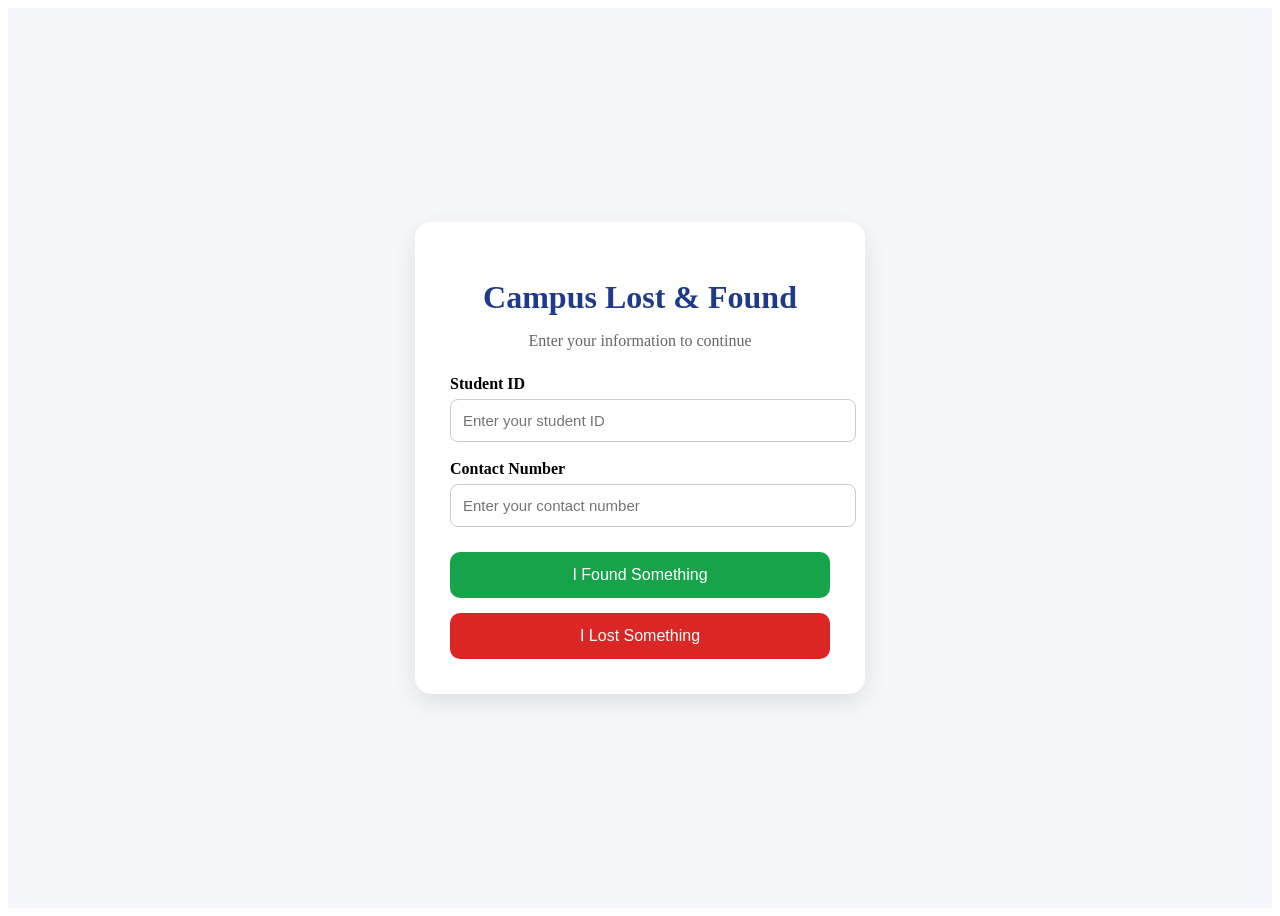
==== index.html @ 59309086 "Updated project structure Project structure was updated. Frontend was partially developed" ====
<!DOCTYPE html>
<html>
    <head>
    <meta charset="UTF-8">
    <meta name="viewport" content="width=device-width, initial-scale=1.0">
    <title>Campus Lost & Found</title>

    <!-- CSS File -->
    <link rel="stylesheet" href="css/style.css">
    
</head>

    <body>
        <!-- Login Page -->
<div id="loginPage" class="page">
    <div class="login-container">

        <h1>Campus Lost & Found</h1>
        <p>Enter your information to continue</p>

        <div class="input-group">
            <label for="studentId">Student ID</label>
            <input 
                type="text" 
                id="studentId" 
                placeholder="Enter your student ID"
            >
        </div>

        <div class="input-group">
            <label for="contactNumber">Contact Number</label>
            <input 
                type="tel" 
                id="contactNumber" 
                placeholder="Enter your contact number"
            >
        </div>

        <div class="action-buttons">
            <button class="found-btn" onclick="handleLogin('found')">
                I Found Something
            </button>

            <button class="lost-btn" onclick="handleLogin('lost')">
                I Lost Something
            </button>
        </div>
    </div>
</div>

<!-- Found Item Page -->
<div id="foundItemPage" class="page">

    <div class="form-container">

        <h1>Report Found Item</h1>
        <p>Provide details about the item you found</p>


        <!-- Item Name -->
        <div class="input-group">
            <label for="foundItemName">Item Name</label>
            <input 
                type="text" 
                id="foundItemName"
                placeholder="Example: Wallet, Phone, Bag"
            >
        </div>


        <!-- Location -->
        <div class="input-group">
            <label for="foundLocation">Location</label>
            <input 
                type="text" 
                id="foundLocation"
                placeholder="Where did you find it?"
            >
        </div>


        <!-- Feature 1 -->
        <div class="feature-section">

            <label>Feature 1</label>

            <div class="feature-row">
                <select id="feature1Name">
                    <option value="">Select Property</option>
                    <option value="Color">Color</option>
                    <option value="Logo">Logo</option>
                    <option value="Size">Size</option>
                    <option value="Company">Company</option>
                    <option value="Material">Material</option>
                    <option value="Model">Model</option>
                </select>

                <input 
                    type="text"
                    id="feature1Value"
                    placeholder="Enter value"
                >
            </div>

        </div>



        <!-- Feature 2 -->
        <div class="feature-section">

            <label>Feature 2</label>

            <div class="feature-row">
                <select id="feature2Name">
                    <option value="">Select Property</option>
                    <option value="Color">Color</option>
                    <option value="Logo">Logo</option>
                    <option value="Size">Size</option>
                    <option value="Company">Company</option>
                    <option value="Material">Material</option>
                    <option value="Model">Model</option>
                </select>

                <input 
                    type="text"
                    id="feature2Value"
                    placeholder="Enter value"
                >
            </div>

        </div>



        <!-- Feature 3 -->
        <div class="feature-section">

            <label>Feature 3</label>

            <div class="feature-row">
                <select id="feature3Name">
                    <option value="">Select Property</option>
                    <option value="Color">Color</option>
                    <option value="Logo">Logo</option>
                    <option value="Size">Size</option>
                    <option value="Company">Company</option>
                    <option value="Material">Material</option>
                    <option value="Model">Model</option>
                </select>

                <input 
                    type="text"
                    id="feature3Value"
                    placeholder="Enter value"
                >
            </div>

        </div>



        <!-- Submit -->
        <button class="submit-btn" onclick="submitFoundItem()">
            Submit Found Item
        </button>


    </div>

</div>


<!-- Feed Page -->
<div id="feedPage" class="page">

    <div class="feed-container">

        <h1>Found Items Feed</h1>


        <ul class="item-list">

            <!-- Item 1 -->
            <li class="item-card">

                <h2>Black Wallet</h2>

                <p>
                    <strong>Location:</strong> Cafeteria
                </p>

                <button onclick="showItemDetails(1)">
                    Claim
                </button>

                <div id="itemDetails1" class="item-details">
                    <ul>
                        <li>Color: Black</li>
                        <li>Company: LeatherCraft</li>
                        <li>Logo: Silver mark</li>
                        <li>Size: Medium</li>
                        <li>Material: Leather</li>
                    </ul>
                </div>

            </li>



            <!-- Item 2 -->
            <li class="item-card">

                <h2>Blue Backpack</h2>

                <p>
                    <strong>Location:</strong> Library Building
                </p>

                <button onclick="showItemDetails(2)">
                    Claim
                </button>

                <div id="itemDetails2" class="item-details">

                    <ul>
                        <li>Color: Blue</li>
                        <li>Company: American Tourister</li>
                        <li>Logo: White logo</li>
                        <li>Size: Large</li>
                        <li>Material: Polyester</li>
                    </ul>

                </div>

            </li>



            <!-- Item 3 -->
            <li class="item-card">

                <h2>Smartphone</h2>

                <p>
                    <strong>Location:</strong> Engineering Lab
                </p>

                <button onclick="showItemDetails(3)">
                    Claim
                </button>


                <div id="itemDetails3" class="item-details">

                    <ul>
                        <li>Color: Midnight Black</li>
                        <li>Company: Samsung</li>
                        <li>Model: Galaxy S Series</li>
                        <li>Size: 6.5 inch</li>
                        <li>Logo: Samsung</li>
                    </ul>

                </div>

            </li>


        </ul>

    </div>

</div>

    <script src="js/app.js"></script>

    </body>
</html>
---- css/style.css ----
/* Login Page */

.page {
    display: none;
    min-height: 100vh;
}

#loginPage {
    display: flex;
    justify-content: center;
    align-items: center;
    background: #f5f7fb;
}

.login-container {
    width: 380px;
    background: white;
    padding: 35px;
    border-radius: 16px;
    box-shadow: 0 8px 25px rgba(0,0,0,0.1);
    text-align: center;
}

.login-container h1 {
    margin-bottom: 10px;
    color: #1e3a8a;
}

.login-container p {
    color: #666;
    margin-bottom: 25px;
}

.input-group {
    text-align: left;
    margin-bottom: 18px;
}

.input-group label {
    display: block;
    margin-bottom: 6px;
    font-weight: 600;
}

.input-group input {
    width: 100%;
    padding: 12px;
    border: 1px solid #ccc;
    border-radius: 8px;
    font-size: 15px;
}

.action-buttons {
    display: flex;
    flex-direction: column;
    gap: 15px;
    margin-top: 25px;
}

.action-buttons button {
    padding: 14px;
    border: none;
    border-radius: 10px;
    font-size: 16px;
    cursor: pointer;
    transition: 0.3s;
}

.found-btn {
    background: #16a34a;
    color: white;
}

.found-btn:hover {
    background: #15803d;
}

.lost-btn {
    background: #dc2626;
    color: white;
}

.lost-btn:hover {
    background: #b91c1c;
}

/* Common Form Style */

.form-container {
    width: 450px;
    background: white;
    padding: 35px;
    border-radius: 16px;
    box-shadow: 0 8px 25px rgba(0,0,0,0.1);
    margin: auto;
}

.form-container h1 {
    text-align: center;
    color: #1e3a8a;
}

.form-container p {
    text-align: center;
    color: #666;
    margin-bottom: 25px;
}


.feature-section {
    margin-bottom: 18px;
}


.feature-section label {
    display: block;
    font-weight: 600;
    margin-bottom: 8px;
}


.feature-row {
    display: flex;
    gap: 10px;
}


.feature-row select {
    width: 45%;
    padding: 11px;
    border-radius: 8px;
    border: 1px solid #ccc;
}


.feature-row input {
    width: 55%;
    padding: 11px;
    border-radius: 8px;
    border: 1px solid #ccc;
}


.submit-btn {
    width: 100%;
    padding: 14px;
    background: #2563eb;
    color: white;
    border: none;
    border-radius: 10px;
    font-size: 16px;
    cursor: pointer;
}

.submit-btn:hover {
    background: #1d4ed8;
}

/* Feed Page */

.feed-container {

    width: 600px;
    margin: auto;

}


.item-list {

    list-style-type: none;
    padding: 0;

}


.item-card {

    background: white;
    padding: 20px;
    margin-bottom: 20px;
    border-radius: 12px;

    box-shadow: 0 5px 15px rgba(0,0,0,0.1);

}


.item-card h2 {

    color: #1e3a8a;

}


.item-card button {

    background: #2563eb;
    color: white;

    border: none;
    padding: 10px 20px;

    border-radius: 8px;
    cursor: pointer;

}


.item-details {

    display: none;
    margin-top: 15px;

    background: #f3f4f6;
    padding: 15px;
    border-radius: 8px;

}


.item-details ul {

    padding-left: 20px;

}
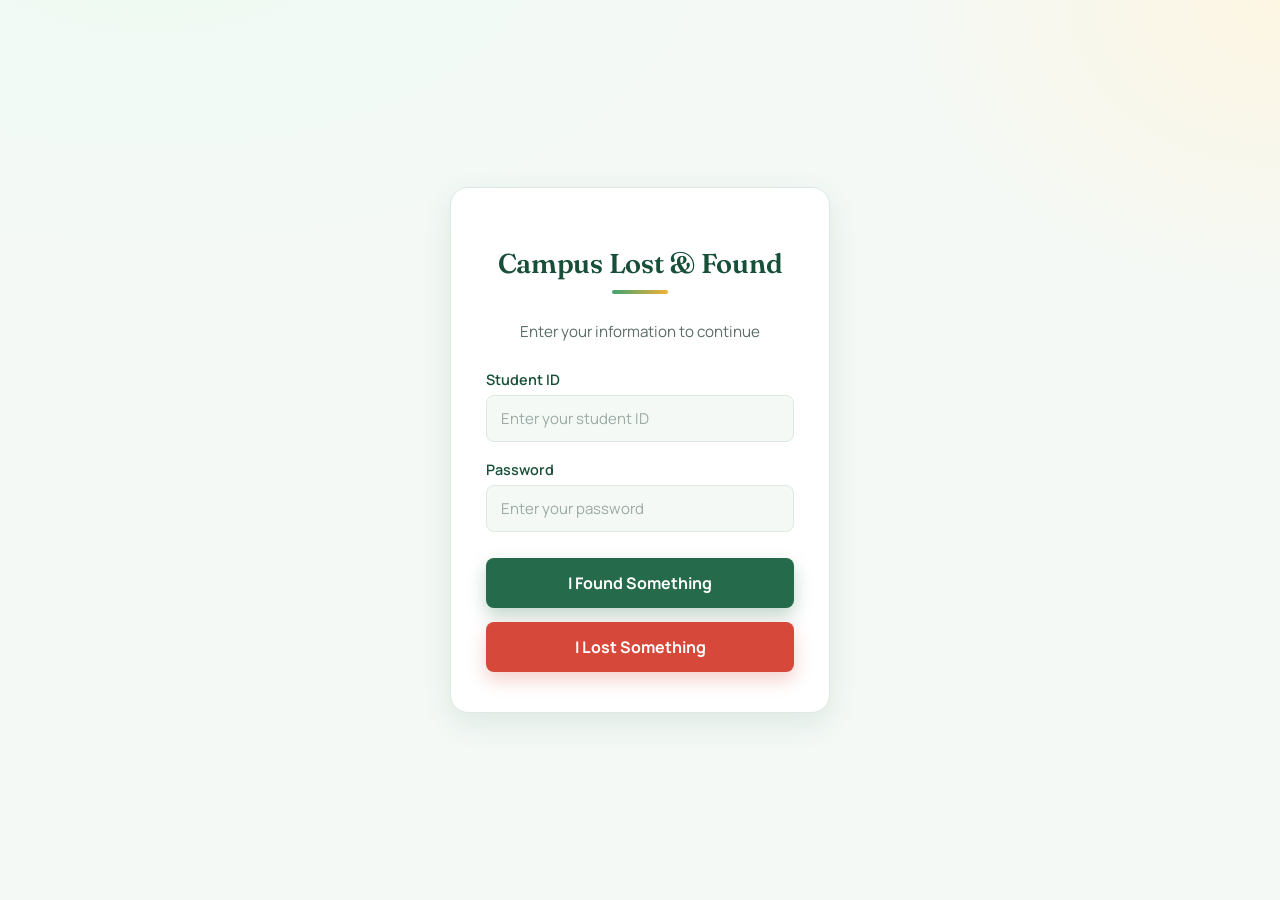
==== commit 220f7768: "Update index.html" ====
--- a/index.html
+++ b/index.html
@@ -28,11 +28,11 @@
         </div>
 
         <div class="input-group">
-            <label for="contactNumber">Contact Number</label>
-            <input 
-                type="tel" 
-                id="contactNumber" 
-                placeholder="Enter your contact number"
+            <label for="password">Password</label>
+            <input 
+                type="password" 
+                id="password" 
+                placeholder="Enter your password"
             >
         </div>
 
@@ -78,6 +78,17 @@
             >
         </div>
 
+
+        <!-- Contact -->
+        <div class="input-group">
+            <label for="foundContact">Contact Number</label>
+            <input 
+                type="tel" 
+                id="foundContact"
+                placeholder="A number the owner can reach you on"
+            >
+        </div>
+ 
 
         <!-- Feature 1 -->
         <div class="feature-section">
@@ -176,103 +187,148 @@
 
     <div class="feed-container">
 
-        <h1>Found Items Feed</h1>
-
-
-        <ul class="item-list">
-
-            <!-- Item 1 -->
-            <li class="item-card">
-
-                <h2>Black Wallet</h2>
-
-                <p>
-                    <strong>Location:</strong> Cafeteria
-                </p>
-
-                <button onclick="showItemDetails(1)">
-                    Claim
-                </button>
-
-                <div id="itemDetails1" class="item-details">
-                    <ul>
-                        <li>Color: Black</li>
-                        <li>Company: LeatherCraft</li>
-                        <li>Logo: Silver mark</li>
-                        <li>Size: Medium</li>
-                        <li>Material: Leather</li>
-                    </ul>
-                </div>
-
-            </li>
-
-
-
-            <!-- Item 2 -->
-            <li class="item-card">
-
-                <h2>Blue Backpack</h2>
-
-                <p>
-                    <strong>Location:</strong> Library Building
-                </p>
-
-                <button onclick="showItemDetails(2)">
-                    Claim
-                </button>
-
-                <div id="itemDetails2" class="item-details">
-
-                    <ul>
-                        <li>Color: Blue</li>
-                        <li>Company: American Tourister</li>
-                        <li>Logo: White logo</li>
-                        <li>Size: Large</li>
-                        <li>Material: Polyester</li>
-                    </ul>
-
-                </div>
-
-            </li>
-
-
-
-            <!-- Item 3 -->
-            <li class="item-card">
-
-                <h2>Smartphone</h2>
-
-                <p>
-                    <strong>Location:</strong> Engineering Lab
-                </p>
-
-                <button onclick="showItemDetails(3)">
-                    Claim
-                </button>
-
-
-                <div id="itemDetails3" class="item-details">
-
-                    <ul>
-                        <li>Color: Midnight Black</li>
-                        <li>Company: Samsung</li>
-                        <li>Model: Galaxy S Series</li>
-                        <li>Size: 6.5 inch</li>
-                        <li>Logo: Samsung</li>
-                    </ul>
-
-                </div>
-
-            </li>
-
-
+        <h1 id="feedHeading">Found Items Feed</h1>
+
+        <ul class="item-list" id="itemList">
+            <!-- Items are loaded here from the JSON server -->
         </ul>
 
     </div>
 
 </div>
 
-    <script src="js/app.js"></script>
+
+
+
+<!-- Claim Verification Popup -->
+
+<div id="claimPopup" class="popup">
+
+    <div class="popup-content">
+
+        <span class="close-btn" onclick="closeClaimPopup()">
+            ×
+        </span>
+
+
+        <h2>Claim Item Verification</h2>
+
+
+        <div class="input-group">
+
+            <label>Item Name</label>
+
+            <input 
+                type="text" 
+                id="claimItemName"
+                readonly
+            >
+
+        </div>
+
+
+
+        <div class="input-group">
+
+            <label>Location</label>
+
+            <input 
+                type="text"
+                id="claimLocation"
+                readonly
+            >
+
+        </div>
+
+
+
+        <h3>Verify Item Features</h3>
+
+
+        <div id="featureQuestions">
+
+            <!-- Features will be generated here -->
+
+        </div>
+
+
+
+        <button 
+            class="submit-btn"
+            onclick="verifyClaim()">
+
+            Verify
+
+        </button>
+
+
+    </div>
+
+</div>
+
+
+<!-- Respond Popup (Found flow) -->
+
+<div id="respondPopup" class="popup">
+
+    <div class="popup-content">
+
+        <span class="close-btn" onclick="closeRespondPopup()">
+            ×
+        </span>
+
+
+        <h2>Item Details</h2>
+
+
+        <div class="input-group">
+
+            <label>Item Name</label>
+
+            <input 
+                type="text" 
+                id="respondItemName"
+                readonly
+            >
+
+        </div>
+
+
+
+        <div class="input-group">
+
+            <label>Location</label>
+
+            <input 
+                type="text"
+                id="respondLocation"
+                readonly
+            >
+
+        </div>
+
+
+
+        <h3>Features</h3>
+
+        <ul id="respondFeatureList"></ul>
+
+
+
+        <div class="contact-info">
+
+            <p>Contact number of the person who reported losing this item:</p>
+
+            <p><strong id="respondContactNumber"></strong></p>
+
+        </div>
+
+
+    </div>
+
+</div>
+
+    <script type="module" src="js/app.js"></script>
 
     </body>
-</html>+</html>
--- a/css/style.css
+++ b/css/style.css
@@ -1,226 +1,703 @@
-/* Login Page */
-
-.page {
-    display: none;
-    min-height: 100vh;
-}
-
-#loginPage {
-    display: flex;
-    justify-content: center;
-    align-items: center;
-    background: #f5f7fb;
-}
-
-.login-container {
-    width: 380px;
-    background: white;
-    padding: 35px;
-    border-radius: 16px;
-    box-shadow: 0 8px 25px rgba(0,0,0,0.1);
-    text-align: center;
-}
-
-.login-container h1 {
-    margin-bottom: 10px;
-    color: #1e3a8a;
-}
-
-.login-container p {
-    color: #666;
-    margin-bottom: 25px;
-}
-
-.input-group {
-    text-align: left;
-    margin-bottom: 18px;
-}
-
-.input-group label {
-    display: block;
-    margin-bottom: 6px;
-    font-weight: 600;
-}
-
-.input-group input {
-    width: 100%;
-    padding: 12px;
-    border: 1px solid #ccc;
-    border-radius: 8px;
-    font-size: 15px;
-}
-
-.action-buttons {
-    display: flex;
-    flex-direction: column;
-    gap: 15px;
-    margin-top: 25px;
-}
-
-.action-buttons button {
-    padding: 14px;
-    border: none;
-    border-radius: 10px;
-    font-size: 16px;
-    cursor: pointer;
-    transition: 0.3s;
-}
-
-.found-btn {
-    background: #16a34a;
-    color: white;
-}
-
-.found-btn:hover {
-    background: #15803d;
-}
-
-.lost-btn {
-    background: #dc2626;
-    color: white;
-}
-
-.lost-btn:hover {
-    background: #b91c1c;
-}
-
-/* Common Form Style */
-
-.form-container {
-    width: 450px;
-    background: white;
-    padding: 35px;
-    border-radius: 16px;
-    box-shadow: 0 8px 25px rgba(0,0,0,0.1);
-    margin: auto;
-}
-
-.form-container h1 {
-    text-align: center;
-    color: #1e3a8a;
-}
-
-.form-container p {
-    text-align: center;
-    color: #666;
-    margin-bottom: 25px;
-}
-
-
-.feature-section {
-    margin-bottom: 18px;
-}
-
-
-.feature-section label {
-    display: block;
-    font-weight: 600;
-    margin-bottom: 8px;
-}
-
-
-.feature-row {
-    display: flex;
-    gap: 10px;
-}
-
-
-.feature-row select {
-    width: 45%;
-    padding: 11px;
-    border-radius: 8px;
-    border: 1px solid #ccc;
-}
-
-
-.feature-row input {
-    width: 55%;
-    padding: 11px;
-    border-radius: 8px;
-    border: 1px solid #ccc;
-}
-
-
-.submit-btn {
-    width: 100%;
-    padding: 14px;
-    background: #2563eb;
-    color: white;
-    border: none;
-    border-radius: 10px;
-    font-size: 16px;
-    cursor: pointer;
-}
-
-.submit-btn:hover {
-    background: #1d4ed8;
-}
-
-/* Feed Page */
-
-.feed-container {
-
-    width: 600px;
-    margin: auto;
-
-}
-
-
-.item-list {
-
-    list-style-type: none;
-    padding: 0;
-
-}
-
-
-.item-card {
-
-    background: white;
-    padding: 20px;
-    margin-bottom: 20px;
-    border-radius: 12px;
-
-    box-shadow: 0 5px 15px rgba(0,0,0,0.1);
-
-}
-
-
-.item-card h2 {
-
-    color: #1e3a8a;
-
-}
-
-
-.item-card button {
-
-    background: #2563eb;
-    color: white;
-
-    border: none;
-    padding: 10px 20px;
-
-    border-radius: 8px;
-    cursor: pointer;
-
-}
-
-
-.item-details {
-
-    display: none;
-    margin-top: 15px;
-
-    background: #f3f4f6;
-    padding: 15px;
-    border-radius: 8px;
-
-}
-
-
-.item-details ul {
-
-    padding-left: 20px;
-
+/* =========================================================
+   Campus Lost & Found — stylesheet
+   Palette: campus green + sunlit gold, on a bright mint-paper base
+   Type: Fraunces (headings) + Manrope (UI / body)
+   ========================================================= */
+
+@import url('https://fonts.googleapis.com/css2?family=Fraunces:opsz,wght@9..144,500;9..144,600;9..144,700&family=Manrope:wght@400;500;600;700;800&display=swap');
+
+:root {
+
+    /* Color */
+    --color-bg: #F4F9F6;
+    --color-bg-soft: #E9F3EC;
+    --color-surface: #FFFFFF;
+
+    --color-primary: #256B4B;
+    --color-primary-light: #3FA372;
+    --color-primary-dark: #184F38;
+
+    --color-accent: #F2B134;
+    --color-accent-soft: #FCE8B8;
+
+    --color-lost: #D6493A;
+    --color-lost-dark: #B93A2D;
+    --color-lost-soft: #F8DAD5;
+
+    --color-ink: #1E2A26;
+    --color-muted: #5C6D66;
+    --color-border: #DCEAE1;
+
+    --color-success-bg: #DFF5E6;
+    --color-success-text: #1C6B41;
+    --color-error-bg: #FBE2DE;
+    --color-error-text: #96311F;
+
+    /* Type */
+    --font-heading: "Fraunces", Georgia, serif;
+    --font-body: "Manrope", -apple-system, BlinkMacSystemFont, "Segoe UI", sans-serif;
+
+    /* Shape & motion */
+    --radius-lg: 18px;
+    --radius-md: 12px;
+    --radius-sm: 8px;
+    --shadow-soft: 0 10px 30px rgba(30, 90, 64, 0.10);
+    --shadow-lift: 0 14px 34px rgba(30, 90, 64, 0.16);
+    --ease: cubic-bezier(0.22, 1, 0.36, 1);
+}
+
+* {
+    box-sizing: border-box;
+}
+
+html, body {
+    margin: 0;
+    padding: 0;
+}
+
+body {
+    font-family: var(--font-body);
+    color: var(--color-ink);
+    background:
+        radial-gradient(1100px 620px at 12% -8%, #EFFBF3 0%, transparent 55%),
+        radial-gradient(900px 700px at 100% 0%, #FDF6E3 0%, transparent 45%),
+        var(--color-bg);
+    background-attachment: fixed;
+    -webkit-font-smoothing: antialiased;
+}
+
+h1, h2, h3 {
+    font-family: var(--font-heading);
+    font-weight: 600;
+    color: var(--color-primary-dark);
+    letter-spacing: -0.01em;
+}
+
+@media (prefers-reduced-motion: reduce) {
+    *, *::before, *::after {
+        animation-duration: 0.001ms !important;
+        transition-duration: 0.001ms !important;
+    }
+}
+
+/* Focus visibility (accessibility floor) */
+a:focus-visible,
+button:focus-visible,
+input:focus-visible,
+select:focus-visible {
+    outline: 3px solid var(--color-accent);
+    outline-offset: 2px;
+}
+
+
+/* =========================================================
+   Shared animations
+   ========================================================= */
+
+@keyframes riseIn {
+    from { opacity: 0; transform: translateY(14px); }
+    to   { opacity: 1; transform: translateY(0); }
+}
+
+@keyframes popupFade {
+    from { opacity: 0; }
+    to   { opacity: 1; }
+}
+
+@keyframes popupScaleIn {
+    from { opacity: 0; transform: translateY(10px) scale(0.96); }
+    to   { opacity: 1; transform: translateY(0) scale(1); }
+}
+
+
+/* =========================================================
+   Page shell
+   ========================================================= */
+
+.page {
+    display: none;
+    min-height: 100vh;
+    padding: 40px 20px;
+}
+
+#loginPage {
+    display: flex;
+    justify-content: center;
+    align-items: center;
+    font-family: var(--font-body);
+}
+
+
+/* =========================================================
+   Login Page
+   ========================================================= */
+
+.login-container {
+    width: 100%;
+    max-width: 380px;
+    background: var(--color-surface);
+    padding: 40px 35px;
+    border-radius: var(--radius-lg);
+    box-shadow: var(--shadow-soft);
+    text-align: center;
+    border: 1px solid var(--color-border);
+    animation: riseIn 0.5s var(--ease);
+}
+
+.login-container h1 {
+    margin-bottom: 12px;
+    font-size: 1.7rem;
+    position: relative;
+    display: inline-block;
+}
+
+.login-container h1::after {
+    content: "";
+    display: block;
+    width: 56px;
+    height: 4px;
+    margin: 10px auto 0;
+    border-radius: 4px;
+    background: linear-gradient(90deg, var(--color-primary-light), var(--color-accent));
+}
+
+.login-container p {
+    color: var(--color-muted);
+    margin-bottom: 28px;
+    font-size: 0.95rem;
+}
+
+.input-group {
+    text-align: left;
+    margin-bottom: 18px;
+}
+
+.input-group label {
+    display: block;
+    margin-bottom: 6px;
+    font-weight: 600;
+    font-size: 0.9rem;
+    color: var(--color-primary-dark);
+}
+
+.input-group input {
+    width: 100%;
+    padding: 12px 14px;
+    border: 1.5px solid var(--color-border);
+    border-radius: var(--radius-sm);
+    font-size: 15px;
+    font-family: var(--font-body);
+    color: var(--color-ink);
+    background: var(--color-bg);
+    transition: border-color 0.2s var(--ease), box-shadow 0.2s var(--ease), background 0.2s var(--ease);
+}
+
+.input-group input::placeholder {
+    color: #9CAAA5;
+}
+
+.input-group input:focus {
+    outline: none;
+    border-color: var(--color-primary-light);
+    background: var(--color-surface);
+    box-shadow: 0 0 0 4px rgba(63, 163, 114, 0.15);
+}
+
+.input-group input[readonly] {
+    background: var(--color-bg-soft);
+    color: var(--color-muted);
+}
+
+.action-buttons {
+    display: flex;
+    flex-direction: column;
+    gap: 14px;
+    margin-top: 26px;
+}
+
+.action-buttons button {
+    padding: 14px;
+    border: none;
+    border-radius: var(--radius-sm);
+    font-size: 16px;
+    font-family: var(--font-body);
+    font-weight: 700;
+    cursor: pointer;
+    transition: transform 0.2s var(--ease), box-shadow 0.2s var(--ease), background 0.2s var(--ease);
+}
+
+.action-buttons button:hover {
+    transform: translateY(-2px);
+}
+
+.action-buttons button:active {
+    transform: translateY(0);
+}
+
+.found-btn {
+    background: var(--color-primary);
+    color: white;
+    box-shadow: 0 8px 18px rgba(37, 107, 75, 0.28);
+}
+
+.found-btn:hover {
+    background: var(--color-primary-dark);
+    box-shadow: 0 10px 22px rgba(37, 107, 75, 0.36);
+}
+
+.lost-btn {
+    background: var(--color-lost);
+    color: white;
+    box-shadow: 0 8px 18px rgba(214, 73, 58, 0.26);
+}
+
+.lost-btn:hover {
+    background: var(--color-lost-dark);
+    box-shadow: 0 10px 22px rgba(214, 73, 58, 0.34);
+}
+
+
+/* =========================================================
+   Common Form Style (Found Item page + shared)
+   ========================================================= */
+
+.form-container {
+    width: 100%;
+    max-width: 460px;
+    background: var(--color-surface);
+    padding: 38px 35px;
+    border-radius: var(--radius-lg);
+    box-shadow: var(--shadow-soft);
+    margin: auto;
+    border: 1px solid var(--color-border);
+    animation: riseIn 0.5s var(--ease);
+}
+
+.form-container h1 {
+    text-align: center;
+    font-size: 1.6rem;
+    position: relative;
+}
+
+.form-container h1::after {
+    content: "";
+    display: block;
+    width: 56px;
+    height: 4px;
+    margin: 10px auto 0;
+    border-radius: 4px;
+    background: linear-gradient(90deg, var(--color-primary-light), var(--color-accent));
+}
+
+.form-container p {
+    text-align: center;
+    color: var(--color-muted);
+    margin-bottom: 28px;
+    font-size: 0.95rem;
+}
+
+
+.feature-section {
+    margin-bottom: 18px;
+}
+
+
+.feature-section label {
+    display: block;
+    font-weight: 600;
+    margin-bottom: 8px;
+    font-size: 0.9rem;
+    color: var(--color-primary-dark);
+}
+
+
+.feature-row {
+    display: flex;
+    gap: 10px;
+}
+
+
+.feature-row select {
+    width: 45%;
+    padding: 11px;
+    border-radius: var(--radius-sm);
+    border: 1.5px solid var(--color-border);
+    font-family: var(--font-body);
+    background: var(--color-bg);
+    color: var(--color-ink);
+    transition: border-color 0.2s var(--ease);
+}
+
+.feature-row select:focus {
+    outline: none;
+    border-color: var(--color-primary-light);
+}
+
+
+.feature-row input {
+    width: 55%;
+    padding: 11px 14px;
+    border-radius: var(--radius-sm);
+    border: 1.5px solid var(--color-border);
+    font-family: var(--font-body);
+    background: var(--color-bg);
+    color: var(--color-ink);
+    transition: border-color 0.2s var(--ease), box-shadow 0.2s var(--ease);
+}
+
+.feature-row input:focus {
+    outline: none;
+    border-color: var(--color-primary-light);
+    box-shadow: 0 0 0 4px rgba(63, 163, 114, 0.15);
+}
+
+
+.submit-btn {
+    width: 100%;
+    padding: 14px;
+    background: var(--color-primary);
+    color: white;
+    border: none;
+    border-radius: var(--radius-sm);
+    font-size: 16px;
+    font-family: var(--font-body);
+    font-weight: 700;
+    cursor: pointer;
+    box-shadow: 0 8px 18px rgba(37, 107, 75, 0.24);
+    transition: background 0.2s var(--ease), transform 0.2s var(--ease), box-shadow 0.2s var(--ease);
+}
+
+.submit-btn:hover {
+    background: var(--color-primary-dark);
+    transform: translateY(-2px);
+    box-shadow: 0 10px 22px rgba(37, 107, 75, 0.32);
+}
+
+.submit-btn:active {
+    transform: translateY(0);
+}
+
+/* =========================================================
+   Feed Page
+   ========================================================= */
+
+.feed-container {
+    width: 100%;
+    max-width: 640px;
+    margin: auto;
+    animation: riseIn 0.5s var(--ease);
+}
+
+.feed-container h1 {
+    text-align: center;
+    font-size: 1.7rem;
+    position: relative;
+    margin-bottom: 40px;
+}
+
+.feed-container h1::after {
+    content: "";
+    display: block;
+    width: 56px;
+    height: 4px;
+    margin: 12px auto 0;
+    border-radius: 4px;
+    background: linear-gradient(90deg, var(--color-primary-light), var(--color-accent));
+}
+
+
+.item-list {
+    list-style-type: none;
+    padding: 0;
+    margin: 0;
+}
+
+
+.item-card {
+    background: var(--color-surface);
+    padding: 22px 24px;
+    margin-bottom: 18px;
+    border-radius: var(--radius-md);
+    border: 1px solid var(--color-border);
+    border-left: 4px solid var(--color-primary-light);
+    box-shadow: var(--shadow-soft);
+    transition: transform 0.25s var(--ease), box-shadow 0.25s var(--ease);
+}
+
+.item-card:hover {
+    transform: translateY(-3px);
+    box-shadow: var(--shadow-lift);
+}
+
+
+.item-card h2 {
+    color: var(--color-primary-dark);
+    font-size: 1.2rem;
+    margin: 0 0 8px;
+}
+
+.item-card p {
+    color: var(--color-muted);
+    margin: 0 0 14px;
+    font-size: 0.95rem;
+}
+
+.item-card p strong {
+    color: var(--color-ink);
+}
+
+
+.item-card button {
+    background: var(--color-primary);
+    color: white;
+    border: none;
+    padding: 10px 22px;
+    border-radius: var(--radius-sm);
+    cursor: pointer;
+    font-family: var(--font-body);
+    font-weight: 700;
+    transition: background 0.2s var(--ease), transform 0.2s var(--ease);
+}
+
+.item-card button:hover {
+    background: var(--color-primary-dark);
+    transform: translateY(-2px);
+}
+
+
+.item-details {
+    display: none;
+    margin-top: 15px;
+    background: var(--color-bg-soft);
+    padding: 16px 18px;
+    border-radius: var(--radius-sm);
+}
+
+
+.item-details ul {
+    padding-left: 20px;
+    margin: 0;
+    color: var(--color-ink);
+}
+
+.item-details li {
+    margin-bottom: 4px;
+}
+
+
+/* =========================================================
+   Popups (Claim + Respond)
+   ========================================================= */
+
+.popup {
+    display: none;
+    position: fixed;
+    top: 0;
+    left: 0;
+    width: 100%;
+    height: 100%;
+    background: rgba(20, 40, 32, 0.45);
+    justify-content: center;
+    align-items: center;
+    padding: 20px;
+    animation: popupFade 0.25s var(--ease);
+}
+
+
+.popup-content {
+    background: var(--color-surface);
+    width: 100%;
+    max-width: 450px;
+    max-height: 88vh;
+    overflow-y: auto;
+    padding: 32px;
+    border-radius: var(--radius-lg);
+    position: relative;
+    box-shadow: 0 24px 60px rgba(20, 40, 32, 0.28);
+    animation: popupScaleIn 0.3s var(--ease);
+}
+
+.popup-content h2 {
+    font-size: 1.4rem;
+    margin-top: 0;
+    margin-bottom: 6px;
+}
+
+.popup-content h3 {
+    font-size: 1.05rem;
+    color: var(--color-primary-dark);
+    margin-top: 24px;
+    margin-bottom: 12px;
+}
+
+
+.close-btn {
+    position: absolute;
+    right: 20px;
+    top: 16px;
+    font-size: 25px;
+    line-height: 1;
+    color: var(--color-muted);
+    cursor: pointer;
+    transition: color 0.2s var(--ease), transform 0.2s var(--ease);
+}
+
+.close-btn:hover {
+    color: var(--color-lost);
+    transform: rotate(90deg);
+}
+
+
+#featureQuestions .input-group {
+    margin-bottom: 15px;
+}
+
+#respondFeatureList {
+    list-style: none;
+    padding: 0;
+    margin: 0 0 6px;
+    background: var(--color-bg-soft);
+    border-radius: var(--radius-sm);
+}
+
+#respondFeatureList li {
+    padding: 10px 14px;
+    color: var(--color-ink);
+    font-size: 0.95rem;
+    border-bottom: 1px solid var(--color-border);
+}
+
+#respondFeatureList li:last-child {
+    border-bottom: none;
+}
+
+.contact-info {
+    margin-top: 20px;
+    padding: 16px 18px;
+    background: var(--color-accent-soft);
+    border-radius: var(--radius-sm);
+    border: 1px solid var(--color-accent);
+}
+
+.contact-info p {
+    margin: 0;
+    color: var(--color-ink);
+    font-size: 0.95rem;
+}
+
+.contact-info p:first-child {
+    color: var(--color-primary-dark);
+    font-weight: 600;
+    margin-bottom: 6px;
+}
+
+.contact-info strong {
+    font-size: 1.15rem;
+    color: var(--color-primary-dark);
+    font-family: var(--font-heading);
+}
+
+.success-message {
+    background: var(--color-success-bg);
+    color: var(--color-success-text);
+    padding: 18px;
+    border-radius: var(--radius-sm);
+    margin-top: 15px;
+    animation: riseIn 0.3s var(--ease);
+}
+
+.success-message h3 {
+    margin-top: 0;
+    color: var(--color-success-text);
+}
+
+.success-message strong {
+    font-family: var(--font-heading);
+    font-size: 1.1rem;
+}
+
+
+.error-message {
+    background: var(--color-error-bg);
+    color: var(--color-error-text);
+    padding: 18px;
+    border-radius: var(--radius-sm);
+    margin-top: 15px;
+    animation: riseIn 0.3s var(--ease);
+}
+
+.error-message h3 {
+    margin-top: 0;
+    color: var(--color-error-text);
+}
+
+.input-group select {
+    width: 100%;
+    padding: 12px 14px;
+    border: 1.5px solid var(--color-border);
+    border-radius: var(--radius-sm);
+    font-size: 15px;
+    font-family: var(--font-body);
+    background: var(--color-bg);
+    color: var(--color-ink);
+    transition: border-color 0.2s var(--ease);
+}
+
+.input-group select:focus {
+    outline: none;
+    border-color: var(--color-primary-light);
+}
+
+.action-btn {
+    background: var(--color-primary);
+    color: white;
+    border: none;
+    padding: 10px 25px;
+    border-radius: var(--radius-sm);
+    cursor: pointer;
+    font-size: 16px;
+    font-family: var(--font-body);
+    font-weight: 700;
+    transition: background 0.2s var(--ease), transform 0.2s var(--ease), box-shadow 0.2s var(--ease);
+}
+
+
+.action-btn:hover {
+    background: var(--color-primary-dark);
+    transform: translateY(-2px);
+    box-shadow: 0 8px 18px rgba(37, 107, 75, 0.28);
+}
+
+
+/* =========================================================
+   Responsive
+   ========================================================= */
+
+@media (max-width: 520px) {
+
+    .page {
+        padding: 24px 16px;
+    }
+
+    .login-container,
+    .form-container {
+        padding: 28px 22px;
+    }
+
+    .popup-content {
+        padding: 24px 20px;
+    }
+
+    .feature-row {
+        flex-direction: column;
+    }
+
+    .feature-row select,
+    .feature-row input {
+        width: 100%;
+    }
+
+    .item-card {
+        padding: 18px;
+    }
 }
